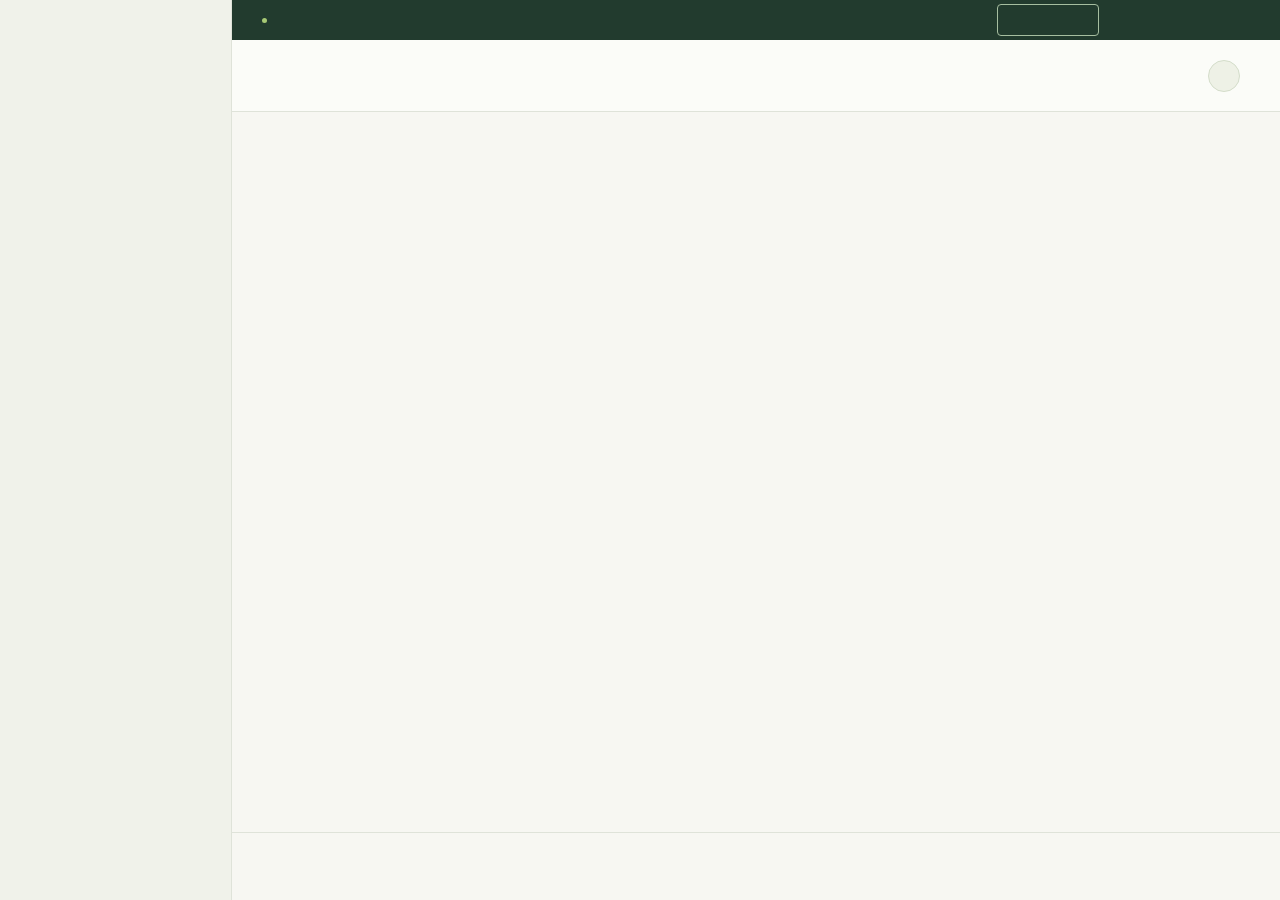
==== index.html @ aadcae09 "Prepare full CIP leadership preview with inactive pipeline projects" ====
<!doctype html><html lang="en"><head><meta charset="utf-8"><meta name="robots" content="noindex, nofollow"><meta http-equiv="refresh" content="0; url=docs/_sandbox-codex/Portfolio%20Pipeline.codex.html"><title>CIP investor data room preview</title></head><body><p><a href="docs/_sandbox-codex/Portfolio%20Pipeline.codex.html">Open the preview</a></p></body></html>
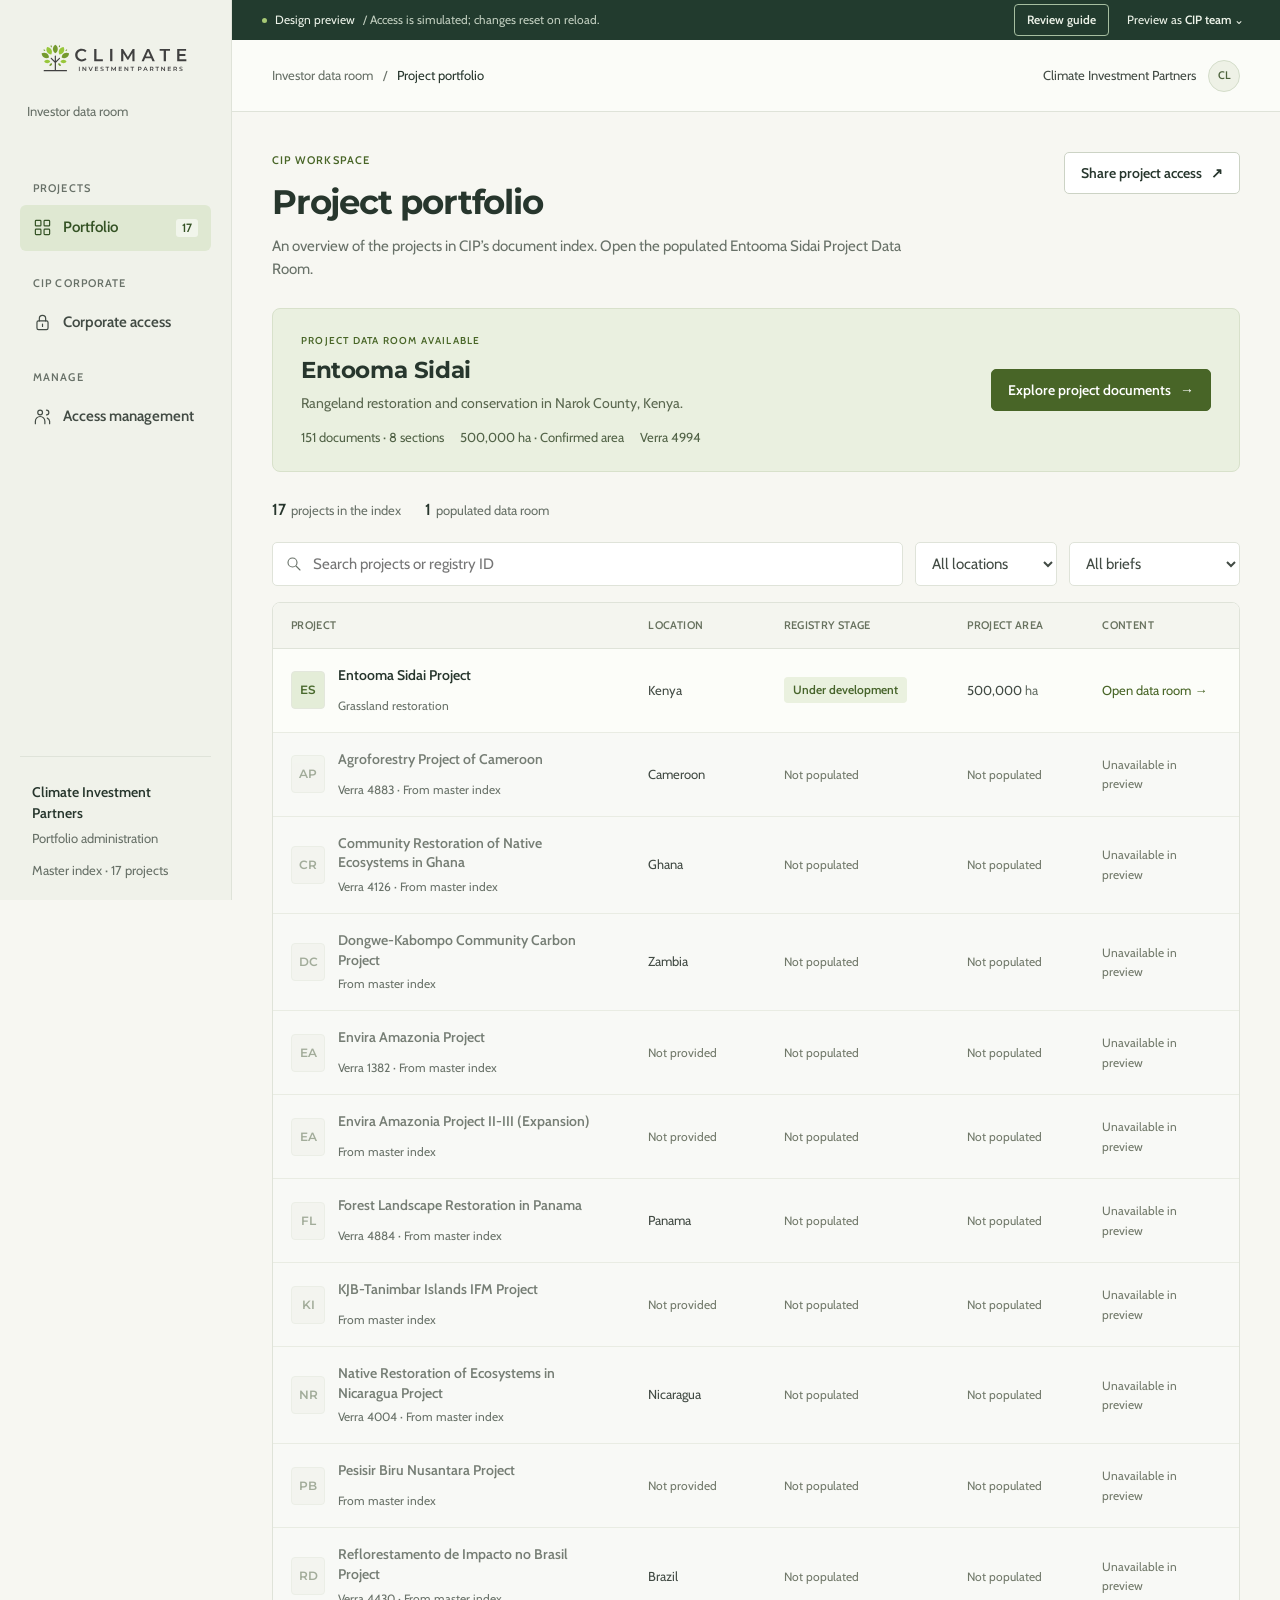
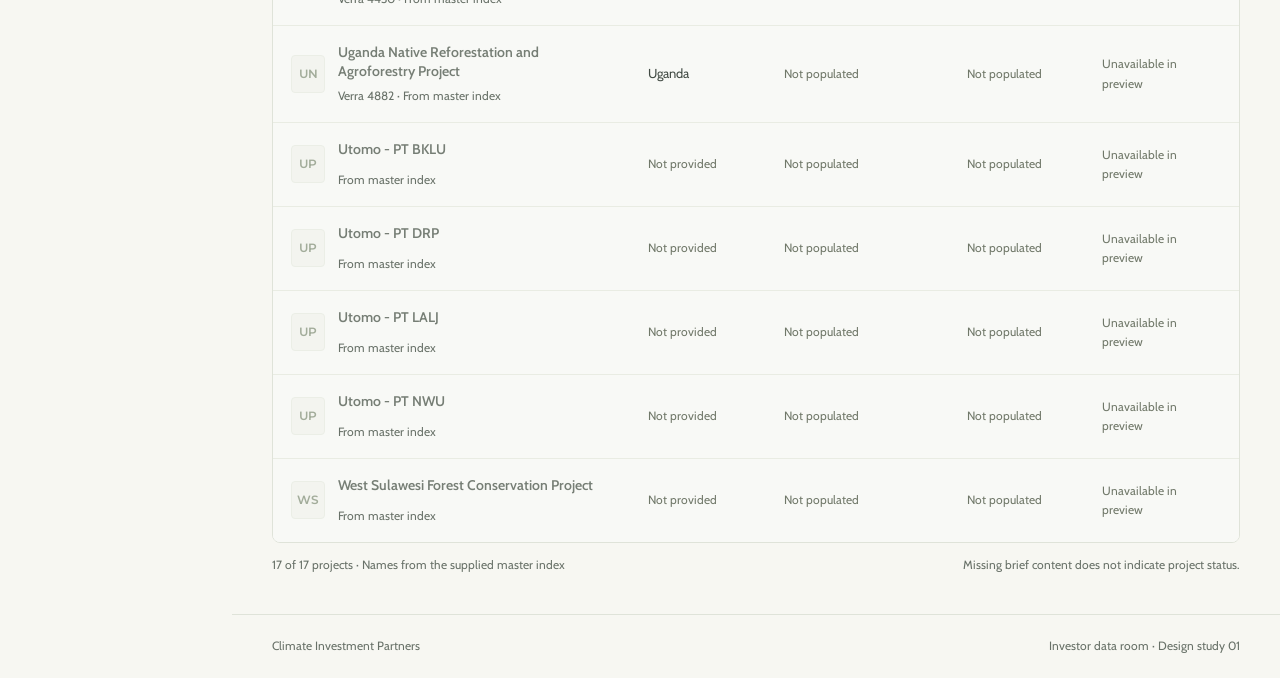
==== commit 010fb4dc: "Present review site at clean root URL" ====
--- a/index.html
+++ b/index.html
@@ -1 +1,7 @@
-<!doctype html><html lang="en"><head><meta charset="utf-8"><meta name="robots" content="noindex, nofollow"><meta http-equiv="refresh" content="0; url=docs/_sandbox-codex/Portfolio%20Pipeline.codex.html"><title>CIP investor data room preview</title></head><body><p><a href="docs/_sandbox-codex/Portfolio%20Pipeline.codex.html">Open the preview</a></p></body></html>
+<!doctype html>
+<html lang="en"><head><meta charset="utf-8"><meta name="viewport" content="width=device-width, initial-scale=1"><meta name="robots" content="noindex, nofollow"><title>Project portfolio · CIP Investor Data Room</title><link rel="icon" href="assets/brand/cip-icon.svg"><link rel="stylesheet" href="app/vendor/leaflet/leaflet.css"><link rel="stylesheet" href="app/styles.css?v=layered-map-1"></head><body>
+<a href="#main" class="skip">Skip to content</a><aside class="sidebar" id="sidebar" aria-label="Data room navigation"></aside>
+<div class="workspace"><div class="prototype-bar"><span><span class="demo-dot"></span> Design preview <span class="bar-detail">/ Access is simulated; changes reset on reload.</span></span><div class="preview-actions"><button id="review-guide-toggle" class="text-button" aria-controls="review-guide" aria-expanded="false">Review guide</button><button id="preview-settings" class="text-button">Preview as <strong id="preview-label">CIP team</strong> <span aria-hidden="true">⌄</span></button></div></div>
+<header class="topbar"><button id="menu-toggle" class="icon-button mobile-only" aria-label="Open navigation" aria-expanded="false" aria-controls="sidebar">☰</button><div id="breadcrumbs"></div><div class="identity"><span id="identity-label">CIP team</span><span class="avatar" id="avatar" aria-hidden="true">CI</span></div></header>
+<main id="main" tabindex="-1"><div class="loading"><h1>Opening your project portfolio</h1><p>Loading the project index and Entooma brief…</p></div></main><footer class="page-footer"><span>Climate Investment Partners</span><span>Investor data room · Design study 01</span></footer></div>
+<aside id="review-guide" class="review-guide" aria-label="Demo review guide" hidden><div id="review-guide-content"></div></aside><dialog id="dialog" aria-labelledby="dialog-title"></dialog><div id="toast" class="toast" role="status" aria-live="polite"></div><div id="announcer" class="sr-only" role="status" aria-live="polite"></div><noscript><p>This prototype requires JavaScript.</p></noscript><script src="app/vendor/leaflet/leaflet.js" defer></script><script src="app/project-map.js?v=layered-map-1" defer></script><script src="app/app.js?v=layered-map-1" defer></script></body></html>
--- a/app/vendor/leaflet/leaflet.css
+++ b/app/vendor/leaflet/leaflet.css
@@ -0,0 +1,661 @@
+/* required styles */
+
+.leaflet-pane,
+.leaflet-tile,
+.leaflet-marker-icon,
+.leaflet-marker-shadow,
+.leaflet-tile-container,
+.leaflet-pane > svg,
+.leaflet-pane > canvas,
+.leaflet-zoom-box,
+.leaflet-image-layer,
+.leaflet-layer {
+	position: absolute;
+	left: 0;
+	top: 0;
+	}
+.leaflet-container {
+	overflow: hidden;
+	}
+.leaflet-tile,
+.leaflet-marker-icon,
+.leaflet-marker-shadow {
+	-webkit-user-select: none;
+	   -moz-user-select: none;
+	        user-select: none;
+	  -webkit-user-drag: none;
+	}
+/* Prevents IE11 from highlighting tiles in blue */
+.leaflet-tile::selection {
+	background: transparent;
+}
+/* Safari renders non-retina tile on retina better with this, but Chrome is worse */
+.leaflet-safari .leaflet-tile {
+	image-rendering: -webkit-optimize-contrast;
+	}
+/* hack that prevents hw layers "stretching" when loading new tiles */
+.leaflet-safari .leaflet-tile-container {
+	width: 1600px;
+	height: 1600px;
+	-webkit-transform-origin: 0 0;
+	}
+.leaflet-marker-icon,
+.leaflet-marker-shadow {
+	display: block;
+	}
+/* .leaflet-container svg: reset svg max-width decleration shipped in Joomla! (joomla.org) 3.x */
+/* .leaflet-container img: map is broken in FF if you have max-width: 100% on tiles */
+.leaflet-container .leaflet-overlay-pane svg {
+	max-width: none !important;
+	max-height: none !important;
+	}
+.leaflet-container .leaflet-marker-pane img,
+.leaflet-container .leaflet-shadow-pane img,
+.leaflet-container .leaflet-tile-pane img,
+.leaflet-container img.leaflet-image-layer,
+.leaflet-container .leaflet-tile {
+	max-width: none !important;
+	max-height: none !important;
+	width: auto;
+	padding: 0;
+	}
+
+.leaflet-container img.leaflet-tile {
+	/* See: https://bugs.chromium.org/p/chromium/issues/detail?id=600120 */
+	mix-blend-mode: plus-lighter;
+}
+
+.leaflet-container.leaflet-touch-zoom {
+	-ms-touch-action: pan-x pan-y;
+	touch-action: pan-x pan-y;
+	}
+.leaflet-container.leaflet-touch-drag {
+	-ms-touch-action: pinch-zoom;
+	/* Fallback for FF which doesn't support pinch-zoom */
+	touch-action: none;
+	touch-action: pinch-zoom;
+}
+.leaflet-container.leaflet-touch-drag.leaflet-touch-zoom {
+	-ms-touch-action: none;
+	touch-action: none;
+}
+.leaflet-container {
+	-webkit-tap-highlight-color: transparent;
+}
+.leaflet-container a {
+	-webkit-tap-highlight-color: rgba(51, 181, 229, 0.4);
+}
+.leaflet-tile {
+	filter: inherit;
+	visibility: hidden;
+	}
+.leaflet-tile-loaded {
+	visibility: inherit;
+	}
+.leaflet-zoom-box {
+	width: 0;
+	height: 0;
+	-moz-box-sizing: border-box;
+	     box-sizing: border-box;
+	z-index: 800;
+	}
+/* workaround for https://bugzilla.mozilla.org/show_bug.cgi?id=888319 */
+.leaflet-overlay-pane svg {
+	-moz-user-select: none;
+	}
+
+.leaflet-pane         { z-index: 400; }
+
+.leaflet-tile-pane    { z-index: 200; }
+.leaflet-overlay-pane { z-index: 400; }
+.leaflet-shadow-pane  { z-index: 500; }
+.leaflet-marker-pane  { z-index: 600; }
+.leaflet-tooltip-pane   { z-index: 650; }
+.leaflet-popup-pane   { z-index: 700; }
+
+.leaflet-map-pane canvas { z-index: 100; }
+.leaflet-map-pane svg    { z-index: 200; }
+
+.leaflet-vml-shape {
+	width: 1px;
+	height: 1px;
+	}
+.lvml {
+	behavior: url(#default#VML);
+	display: inline-block;
+	position: absolute;
+	}
+
+
+/* control positioning */
+
+.leaflet-control {
+	position: relative;
+	z-index: 800;
+	pointer-events: visiblePainted; /* IE 9-10 doesn't have auto */
+	pointer-events: auto;
+	}
+.leaflet-top,
+.leaflet-bottom {
+	position: absolute;
+	z-index: 1000;
+	pointer-events: none;
+	}
+.leaflet-top {
+	top: 0;
+	}
+.leaflet-right {
+	right: 0;
+	}
+.leaflet-bottom {
+	bottom: 0;
+	}
+.leaflet-left {
+	left: 0;
+	}
+.leaflet-control {
+	float: left;
+	clear: both;
+	}
+.leaflet-right .leaflet-control {
+	float: right;
+	}
+.leaflet-top .leaflet-control {
+	margin-top: 10px;
+	}
+.leaflet-bottom .leaflet-control {
+	margin-bottom: 10px;
+	}
+.leaflet-left .leaflet-control {
+	margin-left: 10px;
+	}
+.leaflet-right .leaflet-control {
+	margin-right: 10px;
+	}
+
+
+/* zoom and fade animations */
+
+.leaflet-fade-anim .leaflet-popup {
+	opacity: 0;
+	-webkit-transition: opacity 0.2s linear;
+	   -moz-transition: opacity 0.2s linear;
+	        transition: opacity 0.2s linear;
+	}
+.leaflet-fade-anim .leaflet-map-pane .leaflet-popup {
+	opacity: 1;
+	}
+.leaflet-zoom-animated {
+	-webkit-transform-origin: 0 0;
+	    -ms-transform-origin: 0 0;
+	        transform-origin: 0 0;
+	}
+svg.leaflet-zoom-animated {
+	will-change: transform;
+}
+
+.leaflet-zoom-anim .leaflet-zoom-animated {
+	-webkit-transition: -webkit-transform 0.25s cubic-bezier(0,0,0.25,1);
+	   -moz-transition:    -moz-transform 0.25s cubic-bezier(0,0,0.25,1);
+	        transition:         transform 0.25s cubic-bezier(0,0,0.25,1);
+	}
+.leaflet-zoom-anim .leaflet-tile,
+.leaflet-pan-anim .leaflet-tile {
+	-webkit-transition: none;
+	   -moz-transition: none;
+	        transition: none;
+	}
+
+.leaflet-zoom-anim .leaflet-zoom-hide {
+	visibility: hidden;
+	}
+
+
+/* cursors */
+
+.leaflet-interactive {
+	cursor: pointer;
+	}
+.leaflet-grab {
+	cursor: -webkit-grab;
+	cursor:    -moz-grab;
+	cursor:         grab;
+	}
+.leaflet-crosshair,
+.leaflet-crosshair .leaflet-interactive {
+	cursor: crosshair;
+	}
+.leaflet-popup-pane,
+.leaflet-control {
+	cursor: auto;
+	}
+.leaflet-dragging .leaflet-grab,
+.leaflet-dragging .leaflet-grab .leaflet-interactive,
+.leaflet-dragging .leaflet-marker-draggable {
+	cursor: move;
+	cursor: -webkit-grabbing;
+	cursor:    -moz-grabbing;
+	cursor:         grabbing;
+	}
+
+/* marker & overlays interactivity */
+.leaflet-marker-icon,
+.leaflet-marker-shadow,
+.leaflet-image-layer,
+.leaflet-pane > svg path,
+.leaflet-tile-container {
+	pointer-events: none;
+	}
+
+.leaflet-marker-icon.leaflet-interactive,
+.leaflet-image-layer.leaflet-interactive,
+.leaflet-pane > svg path.leaflet-interactive,
+svg.leaflet-image-layer.leaflet-interactive path {
+	pointer-events: visiblePainted; /* IE 9-10 doesn't have auto */
+	pointer-events: auto;
+	}
+
+/* visual tweaks */
+
+.leaflet-container {
+	background: #ddd;
+	outline-offset: 1px;
+	}
+.leaflet-container a {
+	color: #0078A8;
+	}
+.leaflet-zoom-box {
+	border: 2px dotted #38f;
+	background: rgba(255,255,255,0.5);
+	}
+
+
+/* general typography */
+.leaflet-container {
+	font-family: "Helvetica Neue", Arial, Helvetica, sans-serif;
+	font-size: 12px;
+	font-size: 0.75rem;
+	line-height: 1.5;
+	}
+
+
+/* general toolbar styles */
+
+.leaflet-bar {
+	box-shadow: 0 1px 5px rgba(0,0,0,0.65);
+	border-radius: 4px;
+	}
+.leaflet-bar a {
+	background-color: #fff;
+	border-bottom: 1px solid #ccc;
+	width: 26px;
+	height: 26px;
+	line-height: 26px;
+	display: block;
+	text-align: center;
+	text-decoration: none;
+	color: black;
+	}
+.leaflet-bar a,
+.leaflet-control-layers-toggle {
+	background-position: 50% 50%;
+	background-repeat: no-repeat;
+	display: block;
+	}
+.leaflet-bar a:hover,
+.leaflet-bar a:focus {
+	background-color: #f4f4f4;
+	}
+.leaflet-bar a:first-child {
+	border-top-left-radius: 4px;
+	border-top-right-radius: 4px;
+	}
+.leaflet-bar a:last-child {
+	border-bottom-left-radius: 4px;
+	border-bottom-right-radius: 4px;
+	border-bottom: none;
+	}
+.leaflet-bar a.leaflet-disabled {
+	cursor: default;
+	background-color: #f4f4f4;
+	color: #bbb;
+	}
+
+.leaflet-touch .leaflet-bar a {
+	width: 30px;
+	height: 30px;
+	line-height: 30px;
+	}
+.leaflet-touch .leaflet-bar a:first-child {
+	border-top-left-radius: 2px;
+	border-top-right-radius: 2px;
+	}
+.leaflet-touch .leaflet-bar a:last-child {
+	border-bottom-left-radius: 2px;
+	border-bottom-right-radius: 2px;
+	}
+
+/* zoom control */
+
+.leaflet-control-zoom-in,
+.leaflet-control-zoom-out {
+	font: bold 18px 'Lucida Console', Monaco, monospace;
+	text-indent: 1px;
+	}
+
+.leaflet-touch .leaflet-control-zoom-in, .leaflet-touch .leaflet-control-zoom-out  {
+	font-size: 22px;
+	}
+
+
+/* layers control */
+
+.leaflet-control-layers {
+	box-shadow: 0 1px 5px rgba(0,0,0,0.4);
+	background: #fff;
+	border-radius: 5px;
+	}
+.leaflet-control-layers-toggle {
+	background-image: url(images/layers.png);
+	width: 36px;
+	height: 36px;
+	}
+.leaflet-retina .leaflet-control-layers-toggle {
+	background-image: url(images/layers-2x.png);
+	background-size: 26px 26px;
+	}
+.leaflet-touch .leaflet-control-layers-toggle {
+	width: 44px;
+	height: 44px;
+	}
+.leaflet-control-layers .leaflet-control-layers-list,
+.leaflet-control-layers-expanded .leaflet-control-layers-toggle {
+	display: none;
+	}
+.leaflet-control-layers-expanded .leaflet-control-layers-list {
+	display: block;
+	position: relative;
+	}
+.leaflet-control-layers-expanded {
+	padding: 6px 10px 6px 6px;
+	color: #333;
+	background: #fff;
+	}
+.leaflet-control-layers-scrollbar {
+	overflow-y: scroll;
+	overflow-x: hidden;
+	padding-right: 5px;
+	}
+.leaflet-control-layers-selector {
+	margin-top: 2px;
+	position: relative;
+	top: 1px;
+	}
+.leaflet-control-layers label {
+	display: block;
+	font-size: 13px;
+	font-size: 1.08333em;
+	}
+.leaflet-control-layers-separator {
+	height: 0;
+	border-top: 1px solid #ddd;
+	margin: 5px -10px 5px -6px;
+	}
+
+/* Default icon URLs */
+.leaflet-default-icon-path { /* used only in path-guessing heuristic, see L.Icon.Default */
+	background-image: url(images/marker-icon.png);
+	}
+
+
+/* attribution and scale controls */
+
+.leaflet-container .leaflet-control-attribution {
+	background: #fff;
+	background: rgba(255, 255, 255, 0.8);
+	margin: 0;
+	}
+.leaflet-control-attribution,
+.leaflet-control-scale-line {
+	padding: 0 5px;
+	color: #333;
+	line-height: 1.4;
+	}
+.leaflet-control-attribution a {
+	text-decoration: none;
+	}
+.leaflet-control-attribution a:hover,
+.leaflet-control-attribution a:focus {
+	text-decoration: underline;
+	}
+.leaflet-attribution-flag {
+	display: inline !important;
+	vertical-align: baseline !important;
+	width: 1em;
+	height: 0.6669em;
+	}
+.leaflet-left .leaflet-control-scale {
+	margin-left: 5px;
+	}
+.leaflet-bottom .leaflet-control-scale {
+	margin-bottom: 5px;
+	}
+.leaflet-control-scale-line {
+	border: 2px solid #777;
+	border-top: none;
+	line-height: 1.1;
+	padding: 2px 5px 1px;
+	white-space: nowrap;
+	-moz-box-sizing: border-box;
+	     box-sizing: border-box;
+	background: rgba(255, 255, 255, 0.8);
+	text-shadow: 1px 1px #fff;
+	}
+.leaflet-control-scale-line:not(:first-child) {
+	border-top: 2px solid #777;
+	border-bottom: none;
+	margin-top: -2px;
+	}
+.leaflet-control-scale-line:not(:first-child):not(:last-child) {
+	border-bottom: 2px solid #777;
+	}
+
+.leaflet-touch .leaflet-control-attribution,
+.leaflet-touch .leaflet-control-layers,
+.leaflet-touch .leaflet-bar {
+	box-shadow: none;
+	}
+.leaflet-touch .leaflet-control-layers,
+.leaflet-touch .leaflet-bar {
+	border: 2px solid rgba(0,0,0,0.2);
+	background-clip: padding-box;
+	}
+
+
+/* popup */
+
+.leaflet-popup {
+	position: absolute;
+	text-align: center;
+	margin-bottom: 20px;
+	}
+.leaflet-popup-content-wrapper {
+	padding: 1px;
+	text-align: left;
+	border-radius: 12px;
+	}
+.leaflet-popup-content {
+	margin: 13px 24px 13px 20px;
+	line-height: 1.3;
+	font-size: 13px;
+	font-size: 1.08333em;
+	min-height: 1px;
+	}
+.leaflet-popup-content p {
+	margin: 17px 0;
+	margin: 1.3em 0;
+	}
+.leaflet-popup-tip-container {
+	width: 40px;
+	height: 20px;
+	position: absolute;
+	left: 50%;
+	margin-top: -1px;
+	margin-left: -20px;
+	overflow: hidden;
+	pointer-events: none;
+	}
+.leaflet-popup-tip {
+	width: 17px;
+	height: 17px;
+	padding: 1px;
+
+	margin: -10px auto 0;
+	pointer-events: auto;
+
+	-webkit-transform: rotate(45deg);
+	   -moz-transform: rotate(45deg);
+	    -ms-transform: rotate(45deg);
+	        transform: rotate(45deg);
+	}
+.leaflet-popup-content-wrapper,
+.leaflet-popup-tip {
+	background: white;
+	color: #333;
+	box-shadow: 0 3px 14px rgba(0,0,0,0.4);
+	}
+.leaflet-container a.leaflet-popup-close-button {
+	position: absolute;
+	top: 0;
+	right: 0;
+	border: none;
+	text-align: center;
+	width: 24px;
+	height: 24px;
+	font: 16px/24px Tahoma, Verdana, sans-serif;
+	color: #757575;
+	text-decoration: none;
+	background: transparent;
+	}
+.leaflet-container a.leaflet-popup-close-button:hover,
+.leaflet-container a.leaflet-popup-close-button:focus {
+	color: #585858;
+	}
+.leaflet-popup-scrolled {
+	overflow: auto;
+	}
+
+.leaflet-oldie .leaflet-popup-content-wrapper {
+	-ms-zoom: 1;
+	}
+.leaflet-oldie .leaflet-popup-tip {
+	width: 24px;
+	margin: 0 auto;
+
+	-ms-filter: "progid:DXImageTransform.Microsoft.Matrix(M11=0.70710678, M12=0.70710678, M21=-0.70710678, M22=0.70710678)";
+	filter: progid:DXImageTransform.Microsoft.Matrix(M11=0.70710678, M12=0.70710678, M21=-0.70710678, M22=0.70710678);
+	}
+
+.leaflet-oldie .leaflet-control-zoom,
+.leaflet-oldie .leaflet-control-layers,
+.leaflet-oldie .leaflet-popup-content-wrapper,
+.leaflet-oldie .leaflet-popup-tip {
+	border: 1px solid #999;
+	}
+
+
+/* div icon */
+
+.leaflet-div-icon {
+	background: #fff;
+	border: 1px solid #666;
+	}
+
+
+/* Tooltip */
+/* Base styles for the element that has a tooltip */
+.leaflet-tooltip {
+	position: absolute;
+	padding: 6px;
+	background-color: #fff;
+	border: 1px solid #fff;
+	border-radius: 3px;
+	color: #222;
+	white-space: nowrap;
+	-webkit-user-select: none;
+	-moz-user-select: none;
+	-ms-user-select: none;
+	user-select: none;
+	pointer-events: none;
+	box-shadow: 0 1px 3px rgba(0,0,0,0.4);
+	}
+.leaflet-tooltip.leaflet-interactive {
+	cursor: pointer;
+	pointer-events: auto;
+	}
+.leaflet-tooltip-top:before,
+.leaflet-tooltip-bottom:before,
+.leaflet-tooltip-left:before,
+.leaflet-tooltip-right:before {
+	position: absolute;
+	pointer-events: none;
+	border: 6px solid transparent;
+	background: transparent;
+	content: "";
+	}
+
+/* Directions */
+
+.leaflet-tooltip-bottom {
+	margin-top: 6px;
+}
+.leaflet-tooltip-top {
+	margin-top: -6px;
+}
+.leaflet-tooltip-bottom:before,
+.leaflet-tooltip-top:before {
+	left: 50%;
+	margin-left: -6px;
+	}
+.leaflet-tooltip-top:before {
+	bottom: 0;
+	margin-bottom: -12px;
+	border-top-color: #fff;
+	}
+.leaflet-tooltip-bottom:before {
+	top: 0;
+	margin-top: -12px;
+	margin-left: -6px;
+	border-bottom-color: #fff;
+	}
+.leaflet-tooltip-left {
+	margin-left: -6px;
+}
+.leaflet-tooltip-right {
+	margin-left: 6px;
+}
+.leaflet-tooltip-left:before,
+.leaflet-tooltip-right:before {
+	top: 50%;
+	margin-top: -6px;
+	}
+.leaflet-tooltip-left:before {
+	right: 0;
+	margin-right: -12px;
+	border-left-color: #fff;
+	}
+.leaflet-tooltip-right:before {
+	left: 0;
+	margin-left: -12px;
+	border-right-color: #fff;
+	}
+
+/* Printing */
+
+@media print {
+	/* Prevent printers from removing background-images of controls. */
+	.leaflet-control {
+		-webkit-print-color-adjust: exact;
+		print-color-adjust: exact;
+		}
+	}
--- a/app/styles.css
+++ b/app/styles.css
@@ -0,0 +1,44 @@
+@font-face{font-family:Cabin;src:url('../assets/fonts/cabin-400-normal-latin.woff2')}@font-face{font-family:Cabin;src:url('../assets/fonts/cabin-600-normal-latin.woff2');font-weight:600}@font-face{font-family:Montserrat;src:url('../assets/fonts/montserrat-600-normal-latin.woff2');font-weight:600}@font-face{font-family:Montserrat;src:url('../assets/fonts/montserrat-700-normal-latin.woff2');font-weight:700}
+:root{--paper:#f7f7f2;--ink:#27362d;--body:#424b44;--muted:#687168;--line:#dfe3d9;--green:#486527;--soft:#edf2e5;--dark:#223b2e;--amber:#85531b;--amber-bg:#fbf4e8;--sidebar:232px}
+*{box-sizing:border-box}body{margin:0;font:15px/1.5 Cabin,Arial,sans-serif;color:var(--body);background:var(--paper)}button,input,select,textarea{font:inherit}button,a{touch-action:manipulation}button{cursor:pointer}button:disabled{cursor:not-allowed;opacity:.65}a{color:var(--green);text-decoration:none}a:hover{text-decoration:underline}:is(button,a,input,select,textarea,summary):focus-visible{outline:3px solid #789f40;outline-offset:3px}h1,h2,h3,h4{font-family:Montserrat,Arial,sans-serif;color:var(--ink);line-height:1.25}h1{font-size:34px;letter-spacing:-1.2px;margin:0 0 12px}h2{font-size:21px;letter-spacing:-.4px;margin:0}h3{font-size:16px;letter-spacing:-.2px;margin:0}p{margin:0 0 16px}small,.small{font-size:13px}.muted{color:var(--muted)}.sr-only{position:absolute;width:1px;height:1px;overflow:hidden;clip-path:inset(50%)}.skip{position:fixed;left:12px;top:-80px;z-index:100;background:#fff;padding:12px}.skip:focus{top:12px}.mobile-only{display:none!important}
+.sidebar{position:fixed;inset:0 auto 0 0;width:var(--sidebar);padding:30px 20px 20px;background:#f0f2ea;border-right:1px solid var(--line);display:flex;flex-direction:column;z-index:20;overflow-y:auto}.logo{width:174px;height:auto;display:block;margin:0 7px 16px}.brand-sub{margin:0 7px 35px;color:var(--muted);font-size:13px}.nav-label{font-size:11px;font-weight:600;letter-spacing:1.1px;text-transform:uppercase;color:var(--muted);padding:0 13px;margin:24px 0 8px}.nav-link{display:flex;align-items:center;gap:11px;min-height:46px;padding:10px 13px;color:var(--body);border-radius:6px;margin-bottom:4px;font-weight:600}.nav-link:hover{background:#e8ecdf;text-decoration:none}.nav-link[aria-current=page]{background:#dfe8d2;color:#345224}.nav-icon{display:inline-flex;width:19px;height:19px;flex:none}.nav-icon svg{width:100%;height:100%}.nav-count{margin-left:auto;font-size:12px;padding:0 6px;background:#ffffff90;border-radius:3px}.sidebar-bottom{margin-top:auto;padding:25px 12px 0;border-top:1px solid var(--line);font-size:13px;color:var(--muted)}.sidebar-bottom strong{display:block;color:var(--ink);font-size:14px;margin-bottom:5px}.sidebar-project{margin:6px 13px 20px;padding-left:14px;border-left:1px solid #cbd6bd;font-size:13px;display:grid;gap:10px}.sidebar-project a{color:var(--muted)}
+.workspace{margin-left:var(--sidebar);min-height:100vh}.prototype-bar{min-height:36px;display:flex;align-items:center;justify-content:space-between;gap:12px;padding:4px 30px;background:var(--dark);color:#edf3e9;font-size:12px}.prototype-bar>span{display:flex;align-items:center;gap:8px}.demo-dot{width:5px;height:5px;border-radius:50%;background:#a7c975}.bar-detail{color:#c1cebf}.text-button{border:0;background:none;color:inherit;min-height:32px;padding:3px 6px}.topbar{min-height:72px;border-bottom:1px solid var(--line);display:flex;align-items:center;justify-content:space-between;padding:12px 40px;background:#fbfcf8;gap:20px}#breadcrumbs{font-size:13px;color:var(--muted);display:flex;align-items:center;gap:10px;flex-wrap:wrap}#breadcrumbs a{color:var(--muted)}#breadcrumbs .current{color:var(--ink)}.identity{display:flex;align-items:center;gap:12px;font-size:13px}.avatar{width:32px;height:32px;border:1px solid #d4ddca;background:#eef1e6;display:grid;place-items:center;border-radius:50%;font-size:11px;color:#4e633d;font-weight:600}
+main{padding:40px;max-width:1500px;margin:auto;min-height:calc(100vh - 180px)}main:focus{outline:none}.page-heading{display:flex;justify-content:space-between;align-items:flex-start;gap:24px;margin-bottom:28px}.page-heading p{color:var(--muted);max-width:660px;margin-bottom:0}.eyebrow{font-size:11px;letter-spacing:1.2px;text-transform:uppercase;font-weight:600;color:var(--green);margin-bottom:12px}.button{display:inline-flex;align-items:center;justify-content:center;gap:9px;min-height:42px;border:1px solid #ccd3c5;background:#fff;border-radius:5px;padding:9px 16px;color:var(--ink);font-weight:600;font-size:14px;white-space:nowrap}.button:hover{background:#f1f5e9;text-decoration:none}.button.primary{background:var(--green);color:white;border-color:var(--green)}.button.primary:hover{background:#38541c}.button.small{min-height:36px;padding:6px 12px;font-size:13px}.button.quiet{background:transparent}.button.danger{color:#943d31}.icon-button{border:1px solid var(--line);background:#fff;min-width:40px;min-height:40px;display:grid;place-items:center;border-radius:5px;color:var(--body)}.actions{display:flex;gap:10px;flex-wrap:wrap}.pill{display:inline-flex;align-items:center;gap:6px;font-size:12px;line-height:1.35;font-weight:600;padding:5px 9px;border-radius:4px;background:#edf0e8;color:#54604d}.pill.green{background:#eaf1df;color:#47642b}.pill.amber{background:var(--amber-bg);color:var(--amber)}.pill.outline{background:transparent;border:1px solid var(--line)}.pill-dot{width:5px;height:5px;border-radius:50%;background:currentColor}.scope-line{display:flex;gap:7px;align-items:center;font-size:13px;color:var(--muted)}
+.feature{background:#eaf0e0;display:grid;grid-template-columns:1fr auto;align-items:center;gap:25px;padding:24px 28px;border:1px solid #d8e1cb;border-radius:8px;margin-bottom:26px;position:relative;overflow:hidden}.feature h2{font-size:23px;margin-bottom:8px}.feature .eyebrow{font-size:10px;margin-bottom:8px}.feature p{font-size:14px;margin:0;color:#5a674f}.feature-meta{margin-top:14px;display:flex;gap:16px;flex-wrap:wrap;font-size:13px;color:#526347}.portfolio-meta{display:flex;align-items:center;gap:24px;padding-bottom:20px;font-size:13px;color:var(--muted)}.portfolio-meta strong{color:var(--ink);font-size:16px;margin-right:5px}.toolbar{display:flex;gap:12px;align-items:center;flex-wrap:wrap;margin-bottom:16px}.search{position:relative;flex:1;min-width:190px}.search svg{position:absolute;left:13px;top:13px;width:18px;height:18px;color:var(--muted)}.search input{width:100%;height:44px;padding:10px 13px 10px 40px;border:1px solid var(--line);border-radius:5px;background:white;color:var(--ink)}select{height:44px;max-width:100%;border:1px solid var(--line);border-radius:5px;background:white;padding:8px 32px 8px 12px;color:var(--body)}.table-wrap{border:1px solid var(--line);border-radius:8px;overflow:hidden;background:#fff}.portfolio-table{width:100%;border-collapse:collapse;text-align:left;table-layout:fixed}.portfolio-table th{background:#f4f5ef;font-size:11px;letter-spacing:.35px;text-transform:uppercase;font-weight:600;color:#68725f;padding:14px 18px;border-bottom:1px solid var(--line)}.portfolio-table td{padding:17px 18px;border-bottom:1px solid #e9ece3;font-size:13px;vertical-align:middle}.portfolio-table tr:last-child td{border:0}.portfolio-table th:first-child{width:37%}.portfolio-table th:nth-child(2){width:14%}.portfolio-table th:nth-child(3){width:19%}.portfolio-table th:nth-child(4){width:14%}.portfolio-table th:nth-child(5){width:16%}.portfolio-table tbody tr:hover{background:#fafbf7}.project-link{font-size:14px;font-weight:600;color:var(--ink);display:inline-block;line-height:1.4;min-height:26px}.project-sub{display:block;font-size:12px;color:var(--muted);margin-top:5px}.ready-row{background:#fcfdf9}.project-name-wrap{display:flex;gap:13px;align-items:center}.project-mark{width:34px;height:38px;flex:none;display:grid;place-items:center;background:#f0f2eb;border:1px solid #e3e7dc;border-radius:4px;color:#6a795e;font-family:Montserrat;font-size:12px}.ready-row .project-mark{background:#e4edd8;color:#48682c}.pending-text{color:#707869;font-size:12px}.table-foot{display:flex;justify-content:space-between;gap:16px;margin-top:13px;font-size:12px;color:var(--muted)}.empty{padding:45px 24px;text-align:center;background:white;border:1px solid var(--line);border-radius:8px}.empty h2{margin-bottom:12px}.empty p{max-width:530px;margin:0 auto 20px}.page-footer{padding:22px 40px;display:flex;justify-content:space-between;gap:20px;border-top:1px solid var(--line);font-size:12px;color:var(--muted)}
+.tabs{display:flex;gap:24px;border-bottom:1px solid var(--line);margin-bottom:28px;overflow-x:auto}.tabs a{padding:13px 2px;min-height:48px;font-size:14px;color:var(--muted);white-space:nowrap;border-bottom:2px solid transparent}.tabs a[aria-current=page]{border-color:var(--green);color:var(--green);font-weight:600}.project-title-line{display:flex;align-items:center;gap:14px;margin-bottom:8px;flex-wrap:wrap}.project-title-line h1{margin:0}.project-hero{display:grid;grid-template-columns:1.3fr 1fr;border:1px solid var(--line);border-radius:8px;overflow:hidden;background:white;margin-bottom:26px}.hero-copy{padding:30px}.hero-copy h2{font-size:24px;margin:10px 0 16px;max-width:490px}.hero-copy p{max-width:500px;color:var(--muted)}.hero-facts{display:flex;gap:22px;flex-wrap:wrap;font-size:13px;margin-top:28px}.hero-facts strong{display:block;color:var(--ink);margin-bottom:4px}.geo-preview{background:#e8edde;position:relative;min-height:260px;padding:20px;display:grid;place-items:center}.geo-preview svg{width:100%;height:210px}.geo-label{position:absolute;left:20px;bottom:15px;font-size:11px;color:#516046}.geo-preview:before{content:'';position:absolute;inset:0;background-image:linear-gradient(#677e5410 1px,transparent 1px),linear-gradient(90deg,#677e5410 1px,transparent 1px);background-size:28px 28px;pointer-events:none}.section-heading{display:flex;justify-content:space-between;align-items:baseline;gap:16px;margin:30px 0 17px}.section-heading p{margin:5px 0 0;font-size:13px;color:var(--muted)}.metric-grid{display:grid;grid-template-columns:repeat(3,minmax(0,1fr));gap:15px}.metric{padding:21px;background:white;border:1px solid var(--line);border-radius:6px;display:flex;flex-direction:column;gap:8px}.metric-label{font-size:13px;color:var(--body)}.metric-value{font-family:Montserrat;font-weight:600;font-size:29px;letter-spacing:-1px;color:var(--ink);line-height:1.3;margin:7px 0}.metric-value small{font-family:Cabin;font-size:14px;font-weight:400;letter-spacing:0}.metric-note{font-size:13px;line-height:1.45;color:var(--muted)}.source-button{font-size:12px;color:var(--green);border:0;background:transparent;text-align:left;padding:9px 0 0;min-height:36px;margin-top:auto}.source-button:hover{text-decoration:underline}.source-button:before{content:'↗';margin-right:6px}.issue{display:flex;align-items:flex-start;gap:13px;padding:17px 20px;background:var(--amber-bg);border:1px solid #e9dcc3;border-radius:6px;font-size:13px;margin:20px 0}.issue p{margin:3px 0 0;color:#755b38}.issue strong{color:#765120}.issue-icon{color:var(--amber);font-size:17px}.two-col{display:grid;grid-template-columns:1fr 1fr;gap:24px}.panel{padding:24px;border:1px solid var(--line);background:white;border-radius:8px}.panel h2{margin-bottom:16px}.panel p:last-child{margin-bottom:0}.milestones{list-style:none;padding:0;margin:25px 0 0;display:grid;grid-template-columns:repeat(4,1fr)}.milestones li{border-top:2px solid #dce2d4;padding:17px 10px 0 0;position:relative;font-size:12px;color:var(--muted)}.milestones li:before{content:'';width:9px;height:9px;position:absolute;top:-6px;left:0;border-radius:50%;background:#dce2d4;border:2px solid white}.milestones li.current{border-color:#799b42;color:var(--green)}.milestones li.current:before{background:#799b42}.milestones strong{font-size:13px;display:block;margin-bottom:5px}.plain-list{padding:0;margin:0;list-style:none}.plain-list li{padding:14px 0;border-bottom:1px solid var(--line);font-size:14px}.plain-list li:last-child{border:0}.plain-list small{display:block;color:var(--muted);margin-top:4px}.indicator-grid{display:grid;grid-template-columns:1fr 1fr;gap:16px}.indicator{padding:23px;display:flex;flex-direction:column;gap:13px;border:1px solid var(--line);background:white;border-radius:6px}.indicator p{margin:0;font-size:14px}.indicator .finding{font-family:Montserrat;font-size:17px;font-weight:600;color:var(--ink)}.theme-heading{display:flex;align-items:center;gap:9px;font-size:16px;margin:30px 0 15px}.theme-dot{width:8px;height:8px;border-radius:2px;background:var(--green)}.financial-row{display:flex;gap:25px;justify-content:space-between;padding:17px 0;border-bottom:1px solid var(--line)}.financial-row strong{color:var(--ink);white-space:nowrap;font-variant-numeric:tabular-nums}.financial-row p{font-size:13px;max-width:660px;margin:8px 0}.details-line{font-size:13px;color:var(--muted);line-height:1.6}.document-list{display:grid;gap:9px}.doc-row{display:flex;align-items:center;gap:16px;background:#fff;border:1px solid var(--line);padding:17px 20px;border-radius:6px}.file-icon{width:39px;height:44px;flex:none;border:1px solid #dde4d2;display:grid;place-items:center;color:var(--green);font-size:10px;font-weight:600;background:#f4f7ee;border-radius:4px}.doc-copy{flex:1;min-width:0}.doc-copy h3{font-family:Cabin;font-size:15px;line-height:1.4;overflow-wrap:anywhere}.doc-copy p{font-size:12px;color:var(--muted);margin:5px 0 0}.doc-row .button{font-size:12px}.corp-intro{max-width:650px}.corp-lock{width:56px;height:56px;border:1px solid #d9e1ce;border-radius:12px;display:grid;place-items:center;color:var(--green);background:#eef2e7;margin-bottom:25px}.corp-lock svg{width:26px;height:26px}.corp-grid{display:grid;grid-template-columns:1.3fr 1fr;gap:30px}.request-summary{background:white;border:1px solid var(--line);border-radius:8px;padding:26px}.request-summary h2{margin-bottom:15px}.timeline{list-style:none;padding:0;margin:24px 0}.timeline li{padding:0 0 24px 23px;border-left:1px solid var(--line);position:relative;font-size:14px}.timeline li:before{content:'';position:absolute;left:-4px;top:5px;width:7px;height:7px;background:#739443;border-radius:50%}.timeline small{display:block;color:var(--muted);margin-top:5px}.request-card{border:1px solid var(--line);background:#fff;padding:24px;border-radius:7px;margin-bottom:16px}.request-card-header{display:flex;gap:20px;justify-content:space-between}.request-card h3{margin-bottom:8px}.request-card p{font-size:14px}.history-row{border-bottom:1px solid var(--line);padding:15px 0;font-size:14px}.history-row small{display:block;color:var(--muted);margin-top:4px}
+dialog{border:1px solid var(--line);padding:0;border-radius:10px;width:min(600px,calc(100vw - 32px));max-height:calc(100dvh - 40px);color:var(--body);box-shadow:0 20px 100px #18281c26}dialog::backdrop{background:#1f2d245c;backdrop-filter:blur(2px)}.dialog-head{display:flex;justify-content:space-between;align-items:center;gap:20px;padding:23px 26px;border-bottom:1px solid var(--line)}.dialog-head h2{font-size:20px}.dialog-body{padding:25px 26px}.dialog-body>p{color:var(--muted);font-size:14px}.dialog-foot{padding:18px 26px;border-top:1px solid var(--line);display:flex;justify-content:flex-end;gap:10px;background:#fafbf7}.field{display:block;font-size:13px;font-weight:600;margin:20px 0 7px}.field:first-child{margin-top:0}textarea,input[type=text],input[type=email]{color:var(--ink)}textarea{width:100%;padding:12px;border:1px solid #cdd5c5;border-radius:5px;min-height:95px;resize:vertical}.form-input{width:100%;height:44px;padding:10px 12px;border:1px solid #cdd5c5;border-radius:5px}.option{display:flex;gap:12px;align-items:flex-start;padding:16px;border:1px solid var(--line);border-radius:6px;margin:10px 0;cursor:pointer}.option input{margin:5px 0;accent-color:var(--green)}.option strong{display:block;color:var(--ink);font-size:14px}.option small{display:block;color:var(--muted);margin-top:3px}.option:has(input:checked){border-color:#92aa71;background:#f1f5e9}.disclosure{padding:12px 15px;background:#f1f3eb;border-radius:4px;font-size:12px;color:#5e6a52;margin:15px 0}.evidence-source{font-size:14px;overflow-wrap:anywhere}.evidence-meta{display:grid;grid-template-columns:110px 1fr;gap:11px;font-size:13px;margin:22px 0}.evidence-meta dt{color:var(--muted)}.evidence-meta dd{margin:0}.toast{position:fixed;bottom:25px;left:calc(var(--sidebar) + 25px);right:25px;width:fit-content;max-width:600px;padding:13px 20px;background:var(--dark);color:white;border-radius:6px;box-shadow:0 4px 25px #0002;z-index:60;font-size:14px}.toast:empty{display:none}.loading{padding:60px 0}.loading h1{font-size:25px}fieldset{padding:0;border:0;margin:0}legend{font-size:13px;font-weight:600;margin-bottom:7px}
+@media(min-width:1500px){main{padding:48px 60px}.topbar{padding-inline:60px}}@media(max-width:1180px){:root{--sidebar:205px}.sidebar{padding-inline:15px}.logo{width:160px}main{padding:30px 26px}.topbar{padding-inline:26px}.prototype-bar{padding-inline:20px}.bar-detail{display:none}.portfolio-table th,.portfolio-table td{padding-inline:13px}.project-mark{display:none}.metric-value{font-size:25px}.hero-copy{padding:24px}.geo-preview{padding:10px}.hero-facts{gap:15px}}
+@media(max-width:900px){:root{--sidebar:0px}.sidebar{display:none;width:260px;box-shadow:8px 0 40px #0003;top:108px}.sidebar.open{display:flex}.mobile-only{display:grid!important}.workspace{margin-left:0}.identity #identity-label{display:none}.topbar{justify-content:flex-start;min-height:64px;gap:14px}.identity{margin-left:auto}.prototype-bar{min-height:44px}.portfolio-table th:first-child{width:36%}.feature{padding:22px}.page-footer{padding-inline:26px}.corp-grid{gap:20px}h1{font-size:30px}}
+@media(max-width:620px){main{padding:26px 18px}.topbar{padding-inline:18px}h1{font-size:28px}.page-heading{display:block}.page-heading>.actions,.page-heading>.button{margin-top:18px}.feature{grid-template-columns:1fr;gap:20px}.feature>.button{justify-self:start}.feature h2{font-size:21px}.portfolio-meta{gap:14px;flex-wrap:wrap}.toolbar{gap:8px}.search{flex-basis:100%}.toolbar select{flex:1;min-width:0}.portfolio-table thead{display:none}.portfolio-table,.portfolio-table tbody{display:block}.portfolio-table tr{display:grid;grid-template-columns:1fr 1fr;padding:18px;border-bottom:1px solid var(--line);gap:10px}.portfolio-table td{display:block;padding:0;border:0!important}.portfolio-table td:first-child{grid-column:1 / -1;margin-bottom:5px}.portfolio-table td:nth-child(2):before{content:'Location';display:block}.portfolio-table td:nth-child(3):before{content:'Registry stage';display:block}.portfolio-table td:nth-child(4):before{content:'Project area';display:block}.portfolio-table td:before{font-size:11px;color:var(--muted);margin-bottom:4px}.portfolio-table td:nth-child(5){align-self:end}.project-mark{display:grid;width:30px;height:32px}.project-link{font-size:15px}.table-foot{display:block}.table-foot span{display:block;margin-bottom:6px}.project-hero{grid-template-columns:1fr}.geo-preview{min-height:210px}.geo-preview svg{height:180px}.hero-copy{padding:22px}.metric-grid,.two-col,.indicator-grid,.corp-grid{grid-template-columns:1fr}.metric{padding:20px}.metric-value{font-size:30px}.tabs{gap:22px;margin-inline:-18px;padding-inline:18px}.issue{padding:15px}.section-heading{align-items:flex-start}.section-heading h2{font-size:20px}.milestones{grid-template-columns:1fr 1fr;gap:23px 0}.financial-row{display:block}.financial-row strong{display:block;margin-top:8px}.doc-row{flex-wrap:wrap;padding:16px;gap:12px}.doc-row .button{margin-left:51px}.doc-copy{flex-basis:calc(100% - 55px)}.page-footer{padding:20px 18px;font-size:11px}.dialog-head,.dialog-body{padding:20px}.dialog-foot{padding:16px 20px}.identity{display:none}.request-card-header{flex-wrap:wrap}.prototype-bar{font-size:11px;padding:5px 12px}.prototype-bar .text-button{font-size:11px}.evidence-meta{grid-template-columns:1fr;gap:5px}.evidence-meta dd{margin-bottom:10px}.scope-line{align-items:flex-start}.toast{left:16px;right:16px;bottom:16px}.sidebar{top:108px}.panel{padding:20px}}
+.exact-number{display:block;font-weight:400;color:var(--muted);font-size:12px;margin-top:5px;white-space:normal}.financial-row strong{text-align:right;max-width:50%}.pill{text-transform:none}.geo-label{right:12px}.prototype-bar:focus-within{z-index:30}
+@media(max-width:620px){.financial-row strong{text-align:left;max-width:100%}.hero-facts{margin-top:18px}.geo-label{font-size:10px}.doc-row .button{min-height:42px}}
+@media(prefers-reduced-motion:no-preference){button,a{transition:background .12s,color .12s}.toast{animation:toast-in .2s ease-out}@keyframes toast-in{from{transform:translateY(10px);opacity:0}to{transform:translateY(0);opacity:1}}@media print{.sidebar,.topbar,.prototype-bar,.page-footer,.tabs,.actions,dialog,.toast{display:none!important}.workspace{margin:0}main{padding:0}.panel,.metric,.issue,.doc-row{break-inside:avoid}body{background:white}}
+
+/* Entooma species presentation: discrete conservation categories, not a measured score. */
+.species-preview{gap:12px}.species-preview-images{display:grid;grid-template-columns:repeat(4,minmax(0,1fr));height:128px;overflow:hidden;border-radius:4px;background:#e5e9e0}.species-preview-images img{width:100%;height:100%;object-fit:cover;display:block}.species-preview-footer{display:flex;justify-content:space-between;align-items:center;gap:12px;font-size:13px;color:var(--muted)}.species-preview-footer a{font-weight:600;color:var(--green);white-space:nowrap}
+.species-view-intro{display:flex;justify-content:space-between;align-items:flex-start;gap:20px;margin:2px 0 30px}.species-view-intro h2{font-size:29px;margin:0 0 9px}.species-view-intro p{margin:0;color:var(--muted);max-width:690px}.species-view-heading{display:flex;justify-content:space-between;align-items:baseline;gap:18px;margin-bottom:16px}.species-view-heading h3{font-size:20px}.species-view-heading span{font-size:13px;color:var(--muted)}.species-grid{display:grid;grid-template-columns:repeat(2,minmax(0,1fr));gap:18px}.species-card{background:#fff;border:1px solid var(--line);border-radius:7px;overflow:hidden;display:flex;flex-direction:column}.species-photo{height:215px;background:#e6eae0}.species-photo img{width:100%;height:100%;display:block;object-fit:cover}.species-body{display:flex;flex-direction:column;justify-content:space-between;gap:24px;padding:20px 22px 22px;flex:1}.species-body h3{font-size:21px;margin:0}.species-latin{margin:5px 0 0;font-size:14px;color:var(--muted)}.species-status strong{display:block;font-size:11px;line-height:1.4;letter-spacing:.65px;text-transform:uppercase;color:var(--ink);margin-bottom:13px}.species-scale{display:grid;grid-template-columns:repeat(5,minmax(0,1fr));gap:6px}.species-scale span{display:block;min-width:0}.species-scale b{height:8px;display:block;background:#d9ded4;border-radius:2px}.species-scale small{display:block;font-size:11px;color:var(--muted);margin-top:5px}.species-scale .is-active b{background:#493aa2}.species-scale .is-active small{color:#493aa2;font-weight:700}.species-notes{max-width:850px;margin:23px 0 0;padding-top:17px;border-top:1px solid var(--line);font-size:13px;color:var(--muted)}.species-notes p{margin:0 0 9px}.species-notes .source-button{margin-top:3px}
+@media(max-width:900px){.species-preview-images{height:105px}.species-photo{height:175px}}
+@media(max-width:620px){.species-preview-footer{align-items:flex-start;flex-direction:column}.species-preview-images{height:120px}.species-view-intro{flex-direction:column;margin-bottom:23px}.species-view-intro h2{font-size:24px}.species-view-heading{align-items:flex-start;flex-direction:column;gap:4px}.species-grid{grid-template-columns:1fr;gap:14px}.species-photo{height:220px}.species-body{padding:18px}.species-scale small{font-size:10px}}
+@media print{.species-card{break-inside:avoid}.species-photo{height:160px}.species-preview-images{height:90px}}
+
+/* Full Entooma source index. The citation record above remains separate from TOC metadata. */
+.source-section{margin:27px 0 36px}.source-section-head{display:flex;align-items:baseline;justify-content:space-between;gap:15px;border-bottom:1px solid var(--line);padding-bottom:12px;margin-bottom:13px}.source-section-head h3{font-size:18px}.source-section-head span{font-size:12px;color:var(--muted)}.source-row{align-items:flex-start;scroll-margin-top:100px}.source-row.is-target{border-color:#90a970;background:#f7faf1;box-shadow:0 0 0 2px #90a9702b}.source-row .doc-copy h4{font-family:Cabin;font-size:15px;color:var(--ink);line-height:1.4;overflow-wrap:anywhere}.source-row-heading{display:flex;align-items:flex-start;gap:12px;justify-content:space-between;flex-wrap:wrap}.source-row-heading h3,.source-row-heading h4{margin:0;min-width:0;flex:1}.source-row-heading .pill{flex:none}.source-row .doc-copy p{line-height:1.45}.source-status-note{font-style:italic}.source-fragment{padding:10px 12px;border-left:3px solid #719042;background:#f1f6e9;color:var(--body)!important;overflow-wrap:anywhere}.source-fragment strong{color:var(--ink)}.source-detail{max-width:950px}.source-detail h3{margin:18px 0 8px}.source-detail .dialog-body{padding:0}.source-record-links{padding:0;margin:10px 0 18px;list-style:none}.source-record-links li{padding:8px 0;border-bottom:1px solid var(--line);display:flex;align-items:flex-start;justify-content:space-between;gap:10px;font-size:13px}.source-record-links li span:first-child{overflow-wrap:anywhere}.source-record-links .pill{flex:none}.source-detail>.button{margin-top:12px}
+.source-row .doc-copy p:nth-of-type(2){display:-webkit-box;-webkit-box-orient:vertical;-webkit-line-clamp:2;overflow:hidden}
+.source-actions{display:flex;align-items:center;justify-content:space-between;gap:8px 14px;flex-wrap:wrap;margin-top:auto}.source-actions .source-button{margin-top:0}.source-permalink{font-size:12px;font-weight:600;color:var(--green);white-space:nowrap}.source-permalink:hover{text-decoration:underline}
+.source-actions .source-button{display:inline-flex;align-items:center;min-height:34px;padding:8px 12px;border:1px solid #abc18d;border-radius:5px;background:#f0f6e7;font-weight:700;text-decoration:none}.source-actions .source-button:hover{background:#e4efd4}.source-context{font-size:12px;color:var(--muted);flex:1;min-width:135px}
+.toc-section{margin:12px 0;border:1px solid var(--line);border-radius:8px;overflow:hidden;background:#fff}.toc-section-toggle{width:100%;display:flex;align-items:center;gap:14px;padding:17px 20px;border:0;background:#f5f8ee;color:var(--ink);text-align:left;font-family:Cabin;font-size:16px;font-weight:700;cursor:pointer}.toc-section-toggle:hover{background:#edf4e2}.toc-section-toggle span:nth-child(2){flex:1}.toc-chevron{color:var(--green)}.toc-count{padding:3px 10px;border:1px solid var(--line);border-radius:30px;background:#fff;font:600 12px Cabin;color:var(--muted)}.toc-section-body{padding:4px 20px 18px}.toc-section-body[hidden]{display:none}.toc-subsection{margin:14px 0 22px}.toc-subtitle{font:600 14px Cabin;color:var(--ink);padding:12px 0;border-bottom:1px solid var(--line);margin:0 0 8px}.toc-empty-tag{font-size:10px;color:var(--muted);border:1px solid var(--line);border-radius:3px;padding:2px 5px;margin-left:6px}.toc-group{margin:14px 0 18px 19px}.toc-group h5{font:600 13px Cabin;color:var(--body);padding:8px 0;border-bottom:1px dotted var(--line);margin:0 0 7px}.toc-file{margin:6px 0;padding:12px 15px}.toc-file .doc-copy h4{margin:0}.toc-file .doc-copy p{margin:4px 0 0;font-size:12px;color:var(--muted)}.toc-file.toc-nested{margin-left:12px}.toc-file .source-fragment{margin-top:9px;font-size:12px;color:var(--body)}.toc-file .source-fragment a{font-weight:700;color:var(--green)}.toc-no-files{font-size:12px;color:var(--muted);font-style:italic;padding:8px 10px;margin:0}.toc-delivery-note{margin:20px 0}
+.pending-row{background:#f8f9f6}.pending-row:hover{background:#f8f9f6!important}.pending-project{color:#767e75;cursor:default}.pending-row .project-mark{opacity:.6}.unavailable-option{background:#f8f9f6;cursor:not-allowed}.unavailable-option strong{color:#767e75}.unavailable-option input{opacity:.55}
+.project-hero{display:block;background:linear-gradient(110deg,#fff 0%,#fff 65%,#edf3e5 100%)}.project-hero .hero-copy{padding:32px 38px}.map-panel{border:1px solid var(--line);border-radius:8px;overflow:hidden;background:#fff;margin:0 0 26px}.map-panel-head{display:flex;justify-content:space-between;align-items:center;gap:22px;padding:23px 27px;border-bottom:1px solid var(--line)}.map-panel-head .eyebrow{margin-bottom:8px}.map-panel-head h2{font-size:20px;margin-bottom:5px}.map-panel-head p{font-size:13px;color:var(--muted);margin:0}.map-source-tag{white-space:nowrap;font-size:11px;font-weight:600;letter-spacing:.3px;color:#557043;background:#edf3e5;border-radius:99px;padding:7px 12px}.map-layout{display:grid;grid-template-columns:minmax(0,1fr) 242px}.map-stage{position:relative;min-height:455px;background:#edf2e8}.map-stage #project-map{position:absolute;inset:0;width:100%;height:100%}.map-fallback{position:absolute;inset:0;z-index:700;display:grid;place-items:center;background:#edf2e8;padding:24px;text-align:center}.map-fallback[hidden]{display:none}.map-fallback svg{width:min(100%,430px);height:260px}.map-fallback p{position:absolute;bottom:15px;margin:0;font-size:12px;color:var(--muted)}.map-legend{padding:24px 21px;border-left:1px solid var(--line);background:#fbfcf9}.map-legend h3{font-size:16px;margin:0 0 18px}.map-legend-list{display:grid;gap:7px}.map-layer{display:grid;grid-template-columns:18px 15px 1fr;align-items:start;gap:10px;min-height:36px;padding:6px 0;font-size:13px;line-height:1.3;color:var(--ink);cursor:pointer}.map-layer input{margin:2px 0 0;accent-color:#55752d}.map-swatch{display:block;width:15px;height:15px;margin-top:2px;border-radius:3px;background:var(--swatch);border:1px solid #00000018}.map-layer-unavailable{color:var(--muted);cursor:not-allowed}.map-reset{margin-top:22px}.map-load-status{min-height:32px;margin:16px 0 0;font-size:11px;color:var(--muted)}.map-caveat{display:flex;gap:15px;align-items:baseline;background:#f3f5ed;border-top:1px solid var(--line);padding:13px 27px;font-size:12px;color:#58654d}.map-caveat strong{white-space:nowrap;color:#456332}.map-panel .leaflet-container{font-family:Cabin,Arial,sans-serif;background:#edf2e8}.map-panel .leaflet-control-zoom{border:1px solid #cbd8c2;box-shadow:0 3px 12px #2030191a}.map-panel .leaflet-control-zoom a{color:#456332}.map-panel .leaflet-control-attribution{background:#ffffffde;color:#52604e;font-size:10px}.map-panel .leaflet-tooltip{font-family:Cabin,Arial,sans-serif;color:#263a2b;border-color:#dae3d1;box-shadow:0 4px 14px #263a2b1c}
+@media(max-width:1050px){.map-layout{grid-template-columns:minmax(0,1fr) 210px}.map-stage{min-height:390px}.map-legend{padding:20px 15px}}
+@media(max-width:760px){.project-hero .hero-copy{padding:24px}.map-panel-head{padding:20px;align-items:flex-start}.map-source-tag{display:none}.map-layout{display:block}.map-stage{min-height:360px}.map-legend{border-left:0;border-top:1px solid var(--line);padding:19px 20px}.map-legend-list{grid-template-columns:1fr 1fr;gap:3px 15px}.map-layer{grid-template-columns:18px 14px 1fr;gap:8px}.map-caveat{display:block;padding:14px 20px}.map-caveat strong{display:block;margin-bottom:4px}}
+@media(max-width:440px){.map-stage{min-height:310px}.map-legend-list{grid-template-columns:1fr}.map-panel-head h2{font-size:18px}}
+.toc-file.source-row .doc-copy p.source-fragment{display:block;-webkit-line-clamp:unset;overflow:visible;white-space:normal;overflow-wrap:anywhere}
+.toc-section-heading{margin:0}.toc-file .doc-copy h5,.toc-file .doc-copy h6{font:600 15px Cabin;color:var(--ink);line-height:1.4;margin:0;overflow-wrap:anywhere}
+@media(max-width:620px){.source-section-head{display:block}.source-section-head span{display:block;margin-top:5px}.source-row .file-icon{display:none}.source-row .doc-copy{flex-basis:100%}.source-row .button{margin-left:0}.source-row-heading .pill{margin-top:4px}.source-record-links li{display:block}.source-record-links .pill{margin-top:6px}}
+@media print{.source-row{break-inside:avoid}.source-section-head{break-after:avoid}.source-row .button{display:none}}
+
+/* Optional leadership review guide; it never opens on its own. */
+.preview-actions{display:flex;align-items:center;gap:12px}.preview-actions #review-guide-toggle{border:1px solid #a6bea0;border-radius:4px;padding-inline:12px;font-weight:600}.preview-actions #review-guide-toggle[aria-expanded=true]{background:#38543d}
+.review-guide{position:fixed;z-index:50;top:52px;right:16px;width:min(370px,calc(100vw - 32px));max-height:calc(100vh - 68px);overflow:auto;background:#fff;border:1px solid #ccd7c5;border-radius:9px;box-shadow:0 14px 44px #1e392b38;color:var(--body)}.review-guide[hidden]{display:none}.review-guide-head,.review-guide-foot{display:flex;align-items:center;justify-content:space-between;gap:12px;padding:13px 18px;background:#f2f5ec}.review-guide-head{font-size:12px;font-weight:700;color:var(--green);text-transform:uppercase;letter-spacing:.45px}.review-guide-close{border:0;background:transparent;color:var(--body);font-size:24px;line-height:1;width:32px;height:32px}.review-guide-body{padding:22px 22px 12px}.review-guide-body h2{margin:0 0 6px;font-size:20px}.review-guide-persona{font-size:12px;color:var(--muted);margin-bottom:21px}.review-guide-label{text-transform:uppercase;letter-spacing:.7px;font-size:11px;font-weight:700;color:var(--green);margin-bottom:7px}.review-guide-body>p:not(.review-guide-label){line-height:1.45}.review-guide-reveal{display:block;border:0;background:transparent;color:var(--green);font-weight:700;text-align:left;padding:18px 0 6px;text-decoration:underline}.review-guide-decision{border-top:1px solid var(--line);margin-top:20px;padding-top:17px}.review-guide-decision p{margin-bottom:10px}.review-guide-stage{font-size:12px;color:#54604d;font-weight:600}.review-guide-note{font-size:12px;color:var(--muted);border-top:1px solid var(--line);padding-top:14px;margin:18px 0 0}.review-guide-foot .button{flex:1}
+@media(max-width:620px){.preview-actions{gap:2px}.preview-actions #review-guide-toggle{padding-inline:7px}.review-guide{top:auto;bottom:8px;right:8px;width:calc(100vw - 16px);max-height:min(65vh,580px)}.review-guide-body{padding:16px 18px 8px}}
+@media print{.review-guide{display:none!important}}
